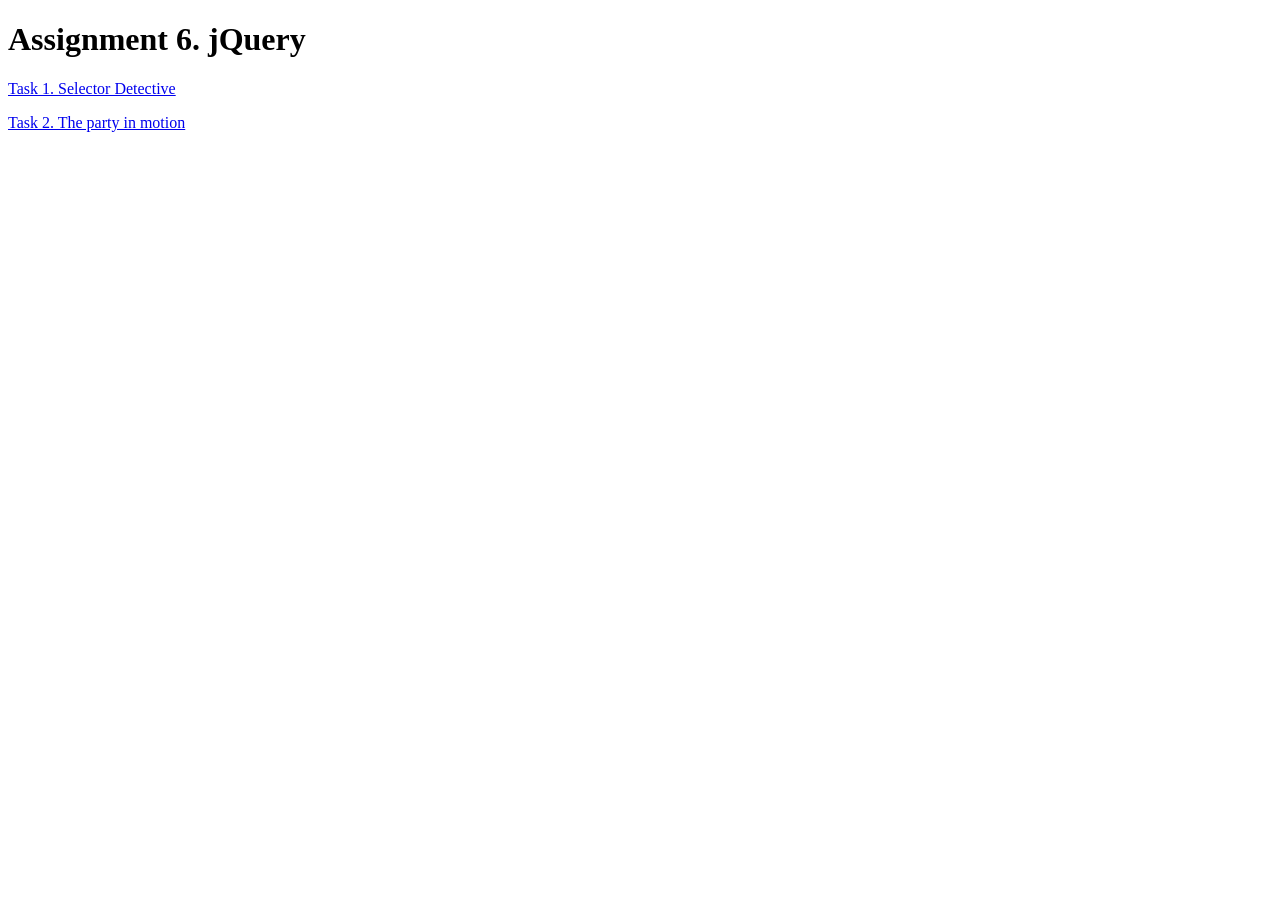
==== index.html @ 99f517bc "add root index" ====
<!DOCTYPE html>
<html lang="en">
<head><meta charset="utf-8"><title>Assignment 6</title></head>
<body>
  <h1>Assignment 6. jQuery</h1>
  <p><a href="task1/">Task 1. Selector Detective</a></p>
  <p><a href="task2/">Task 2. The party in motion</a></p>
</body>
</html>
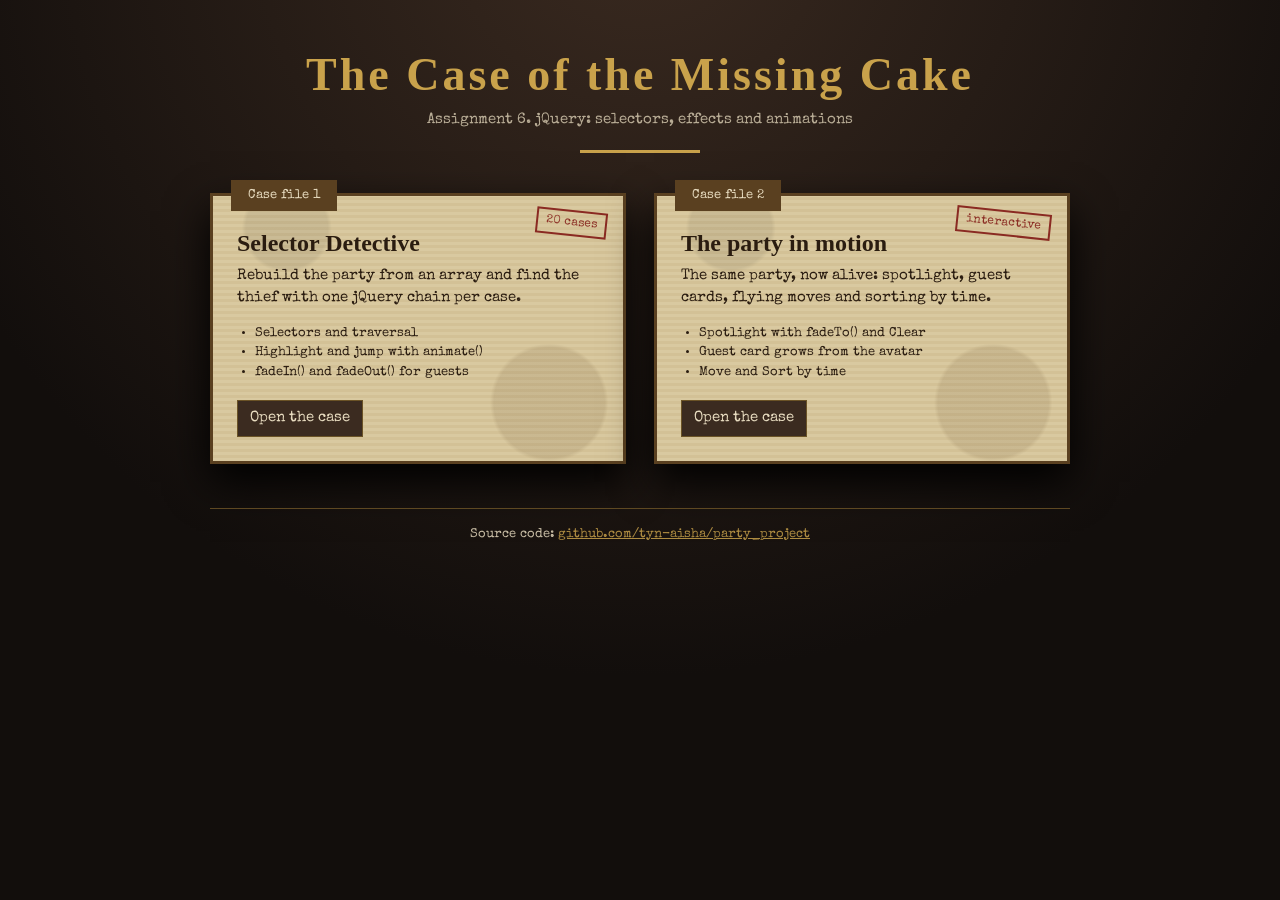
==== commit 28c793f1: "style root page" ====
--- a/index.html
+++ b/index.html
@@ -1,9 +1,85 @@
 <!DOCTYPE html>
 <html lang="en">
-<head><meta charset="utf-8"><title>Assignment 6</title></head>
+<head>
+  <meta charset="utf-8">
+  <meta name="viewport" content="width=device-width, initial-scale=1">
+  <title>Assignment 6 - jQuery</title>
+  <link href="https://fonts.googleapis.com/css2?family=Playfair+Display:wght@700;900&family=Special+Elite&display=swap" rel="stylesheet">
+  <style>
+    * { box-sizing: border-box; }
+    html { min-height: 100%; background: #120e0c; }
+    body {
+      margin: 0; min-height: 100vh; padding: 48px 20px 32px;
+      background: radial-gradient(circle at 50% -10%, #3a2a20 0, #120e0c 65%) #120e0c;
+      color: #e8dcc0; font: 15px/1.5 'Special Elite', 'Courier New', monospace;
+    }
+    header { text-align: center; max-width: 760px; margin: 0 auto 40px; }
+    h1 { margin: 0 0 8px; color: #c9a24b; letter-spacing: 3px;
+         font: 900 clamp(28px, 6vw, 46px) 'Playfair Display', Georgia, serif; }
+    .sub { margin: 0; opacity: .75; }
+    .rule { width: 120px; height: 3px; margin: 18px auto 0; background: #c9a24b; }
+
+    .files { display: grid; grid-template-columns: repeat(auto-fit, minmax(280px, 1fr));
+             gap: 28px; max-width: 860px; margin: 0 auto; }
+    .file { position: relative; display: block; padding: 34px 24px 24px; text-decoration: none;
+            color: #2a1c10; border: 3px solid #5a4020; box-shadow: 0 18px 40px #000;
+            background:
+              radial-gradient(circle at 18% 12%, #00000012 0 10%, transparent 11%),
+              radial-gradient(circle at 82% 78%, #5a40201f 0 14%, transparent 15%),
+              repeating-linear-gradient(0deg, #d9c9a0 0 3px, #d3c196 3px 6px); }
+    .file:hover { background: repeating-linear-gradient(0deg, #e6d6ac 0 3px, #dfcda2 3px 6px); border-color: #c9a24b; }
+    .file:focus-visible { outline: 3px solid #ffd45a; outline-offset: 3px; }
+    .tab { position: absolute; left: 18px; top: -16px; padding: 3px 14px; background: #5a4020;
+           color: #e8dcc0; border: 3px solid #5a4020; font-size: 13px; }
+    .file h2 { margin: 0 0 8px; font: 900 24px 'Playfair Display', Georgia, serif; }
+    .file p { margin: 0 0 14px; }
+    .file ul { margin: 0 0 18px; padding-left: 18px; font-size: 13px; }
+    .open { display: inline-block; padding: 6px 12px; background: #3b2b20; color: #e8dcc0; border: 1px solid #6b5326; }
+    .stamp { position: absolute; right: 16px; top: 14px; padding: 2px 8px; font-size: 12px;
+             color: #8a2a22; border: 2px solid #8a2a22; transform: rotate(6deg); }
+
+    footer { max-width: 860px; margin: 44px auto 0; padding-top: 16px; border-top: 1px solid #6b5326;
+             text-align: center; font-size: 13px; opacity: .85; }
+    footer a { color: #c9a24b; }
+  </style>
+</head>
 <body>
-  <h1>Assignment 6. jQuery</h1>
-  <p><a href="task1/">Task 1. Selector Detective</a></p>
-  <p><a href="task2/">Task 2. The party in motion</a></p>
+  <header>
+    <h1>The Case of the Missing Cake</h1>
+    <p class="sub">Assignment 6. jQuery: selectors, effects and animations</p>
+    <div class="rule"></div>
+  </header>
+
+  <main class="files">
+    <a class="file" href="task1/">
+      <span class="tab">Case file 1</span>
+      <span class="stamp">20 cases</span>
+      <h2>Selector Detective</h2>
+      <p>Rebuild the party from an array and find the thief with one jQuery chain per case.</p>
+      <ul>
+        <li>Selectors and traversal</li>
+        <li>Highlight and jump with animate()</li>
+        <li>fadeIn() and fadeOut() for guests</li>
+      </ul>
+      <span class="open">Open the case</span>
+    </a>
+
+    <a class="file" href="task2/">
+      <span class="tab">Case file 2</span>
+      <span class="stamp">interactive</span>
+      <h2>The party in motion</h2>
+      <p>The same party, now alive: spotlight, guest cards, flying moves and sorting by time.</p>
+      <ul>
+        <li>Spotlight with fadeTo() and Clear</li>
+        <li>Guest card grows from the avatar</li>
+        <li>Move and Sort by time</li>
+      </ul>
+      <span class="open">Open the case</span>
+    </a>
+  </main>
+
+  <footer>
+    Source code: <a href="https://github.com/tyn-aisha/party_project">github.com/tyn-aisha/party_project</a>
+  </footer>
 </body>
 </html>
